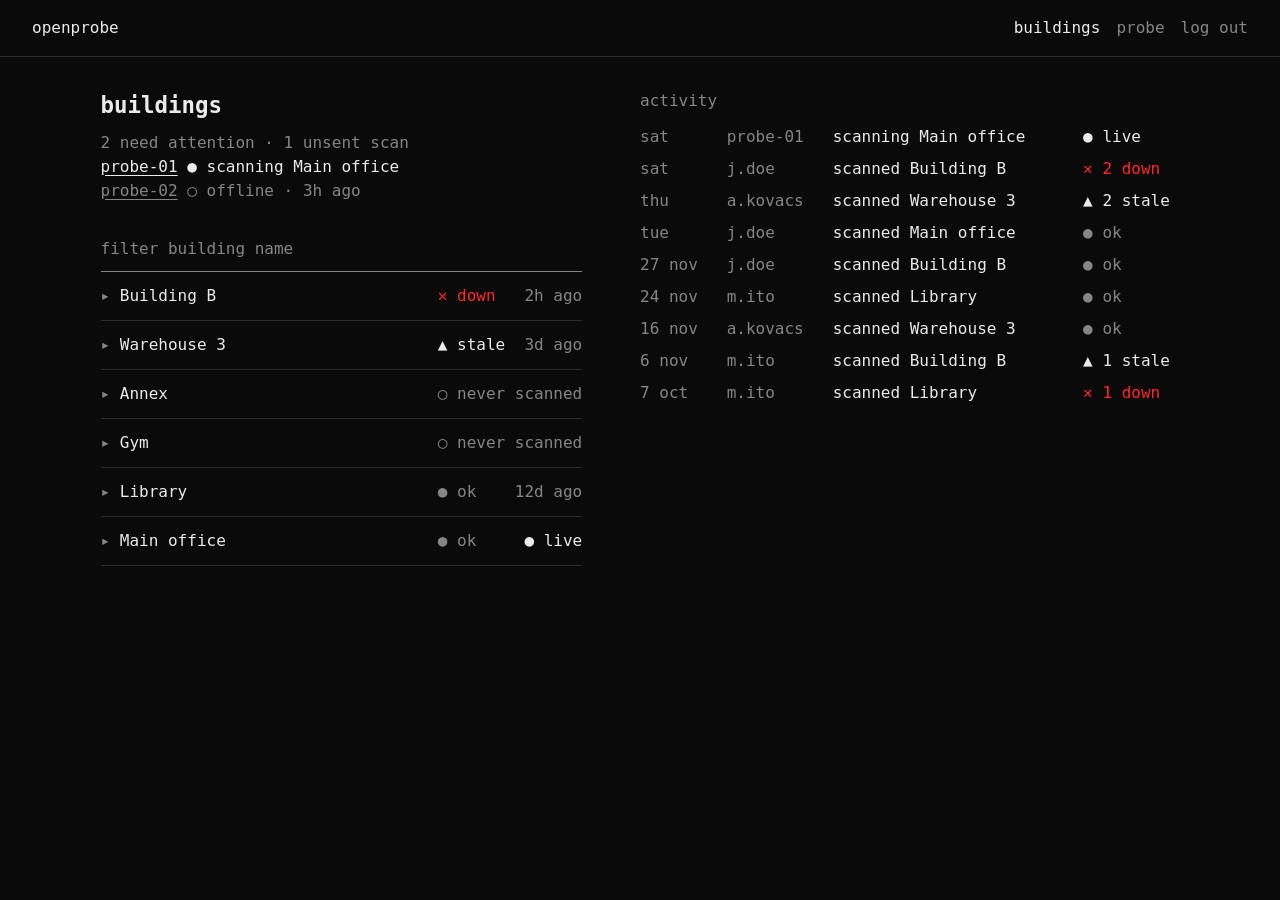
==== web/buildings.html @ 98403df8 "Initial repo structure" ====
<!doctype html>
<html lang="en">
<head>
  <meta charset="utf-8">
  <meta name="viewport" content="width=device-width, initial-scale=1">
  <title>buildings · openprobe</title>
  <link rel="stylesheet" href="css/style.css">
  <script src="js/buildings.js" defer></script>
</head>
<body>
  <header>
    <a href="buildings.html">openprobe</a>
    <nav>
      <a href="buildings.html" aria-current="page">buildings</a>
      <a href="probe.html">probe</a>
      <a href="index.html">log out</a>
    </nav>
  </header>

  <!-- Two columns on wide screens: the list, and the activity log beside it -->
  <main class="narrow split">
    <div>
      <h1>buildings</h1>

      <!-- One sentence instead of a dashboard, e.g. "2 need attention · 1 unsent scan" -->
      <p id="overview" class="overview"></p>
      <div id="probes" class="probes"></div>

      <div id="filter-block" class="filter">
        <label for="filter">filter</label>
        <input id="filter" type="search" autocomplete="off" placeholder="building name">
      </div>

      <!-- role="list": Safari stops announcing a <ul> as a list once list-style is removed -->
      <ul id="list" class="buildings" role="list"></ul>

      <p id="no-match" aria-live="polite"></p>

      <p id="empty" hidden>
        no buildings yet. add one in the PocketBase admin panel, then reload this page.
      </p>
    </div>

    <!-- Wide screens only: hidden on phones by the CSS -->
    <aside class="log" aria-labelledby="log-title">
      <h2 id="log-title">activity</h2>
      <ol id="log" class="log-list" role="list"></ol>
    </aside>
  </main>

  <!-- One building row. buildings.js copies this once per building and fills it in. -->
  <template id="row">
    <li>
      <details>
        <summary>
          <span class="line">
            <span class="marker" aria-hidden="true">▸</span>
            <span class="name"></span>
            <span class="status"><span class="icon" aria-hidden="true"></span> <span class="word"></span></span>
            <span class="when"></span>
          </span>
        </summary>
        <div class="more">
          <dl></dl>
          <p class="actions">
            <a class="open">open last scan</a>
            <a class="start primary">start new scan</a>
          </p>
        </div>
      </details>
    </li>
  </template>
</body>
</html>
---- web/css/style.css ----
:root {
  --bg: #0A0A0A;
  --fg: #EBEBEB;
  --red: #FF2A2A;
  --dim: rgba(235, 235, 235, 0.55);   /* --fg faded: labels, secondary text */
  --rule: rgba(235, 235, 235, 0.15);  /* --fg faded more: hairlines */

  /* Status colours: the only colour on the page. Always shown with an icon and a word too. */
  --status-down: var(--red);
  --status-stale: var(--fg);
  --status-ok: var(--dim);

  color-scheme: dark;                  /* dark scrollbars and form controls */
}

* { box-sizing: border-box; }

/* Without this, a rule like "display: flex" would beat the hidden attribute */
[hidden] { display: none !important; }

html {
  background: var(--bg);
  color: var(--fg);
  font: 16px/1.5 ui-monospace, Menlo, Consolas, "DejaVu Sans Mono", monospace;   /* 16px also stops iOS zooming into inputs */
}

/* Big monitors: 16px monospace looks tiny there */
@media (min-width: 88rem) {
  html { font-size: 18px; }
}

body { margin: 0; }

a { color: inherit; text-underline-offset: 3px; }

/* Keyboard focus: a clear outline on anything you can tab to */
:focus-visible { outline: 2px solid var(--fg); outline-offset: 2px; }

/* The header runs edge to edge; the page content is a centred column below it */
header { padding: 0 16px; }
@media (min-width: 48rem) {
  header { padding: 0 32px; }   /* a little more air on big screens */
}
main {
  max-width: 80rem;   /* room for the device table on scan.html */
  margin: 0 auto;
  padding: 0 16px;
}
main.narrow { max-width: calc(50ch + 32px); }   /* list pages: just wide enough for one row, plus the gutters */

/* Header: name on the left, pages on the right */
header {
  display: flex;
  flex-wrap: wrap;
  justify-content: space-between;
  gap: 0 16px;
  padding-top: 6px;
  padding-bottom: 6px;
  border-bottom: 1px solid var(--rule);
}
header a { text-decoration: none; padding: 10px 0; }   /* 24px line + 20px padding = 44px tap target */
nav { display: flex; gap: 16px; }
nav a { color: var(--dim); }
nav a[aria-current="page"] { color: var(--fg); }

h1 { font-size: 1.4rem; margin: 32px 0 8px; }
h2 { font-size: 1rem; font-weight: normal; color: var(--dim); margin: 32px 0 8px; }

/* Tables: a hairline under each row, nothing else */
.scroll { overflow-x: auto; }   /* a wide table scrolls sideways on a phone, the page doesn't */
table { border-collapse: collapse; margin-top: 16px; }   /* as wide as its columns, not the screen */
th, td {
  text-align: left;
  white-space: nowrap;
  padding: 8px 24px 8px 0;
  border-bottom: 1px solid var(--rule);
}
th { font-weight: normal; color: var(--dim); }

/* Red: a device older than its CDP holdtime, or something live */
.stale td { color: var(--dim); }
.stale .seen, .live { color: var(--red); }

/* Probe page */
dl { display: grid; grid-template-columns: max-content 1fr; gap: 8px 24px; margin: 24px 0 0; }
dt { color: var(--dim); }
dd { margin: 0; }
#console {
  font: inherit;          /* <pre> would otherwise drop to the browser's small default monospace */
  min-height: 16em;
  margin: 0;
  padding: 16px 0;
  border-top: 1px solid var(--rule);
  border-bottom: 1px solid var(--rule);
}

/* Login page */
.login { max-width: 24rem; padding-top: 20vh; }
form { display: grid; gap: 8px; }
label { color: var(--dim); }
input {
  font: inherit;
  color: inherit;
  background: none;
  border: 0;
  border-bottom: 1px solid var(--rule);
  padding: 10px 0;   /* 44px tall */
  margin-bottom: 16px;
}
input:focus { outline: none; border-bottom-color: var(--fg); }
button {
  justify-self: start;
  font: inherit;
  color: var(--bg);
  background: var(--fg);
  border: 0;
  padding: 8px 16px;
  cursor: pointer;
}

/* Buildings page */
.overview { color: var(--dim); margin: 0; }

/* Probe lines under the overview: online in normal text, offline dimmed */
.probes { margin-bottom: 24px; }
.probes p { margin: 0; }
.probes .offline { color: var(--dim); }
#no-match { color: var(--dim); }

/* Filter: label and input on one line, like a prompt */
.filter { display: flex; align-items: center; gap: 1ch; border-bottom: 1px solid var(--dim); }
.filter:focus-within { border-bottom-color: var(--fg); }
.filter label { color: var(--dim); }
.filter input { flex: 1; min-width: 0; border: 0; margin: 0; }
.filter input::placeholder { color: var(--dim); }

/* The list: rows separated by a hairline, no boxes */
.buildings { list-style: none; margin: 0; padding: 0; }
.buildings li { border-bottom: 1px solid var(--rule); }

.buildings summary { list-style: none; cursor: pointer; }
.buildings summary::-webkit-details-marker { display: none; }   /* Safari's own arrow */

/* The collapsed row: four columns, arrow | name | status | time.
   It lives in an inner span because older Safari ignores display: grid on <summary> itself. */
.line {
  display: grid;
  grid-template-columns: 1ch minmax(0, 1fr) 7ch 7ch;   /* the name gets whatever is left: 32ch on a desktop, less on a phone */
  gap: 1ch;           /* monospace, so everything sits on a character grid */
  align-items: center;
  min-height: 48px;   /* tap target */
}
.marker { color: var(--dim); transition: transform 0.15s; }
details[open] .marker { transform: rotate(90deg); }   /* ▸ turns into ▾ */
.name {
  overflow: hidden;   /* a long name ends in "…" instead of widening the page */
  text-overflow: ellipsis;
  white-space: nowrap;
}
.line .status, .when { white-space: nowrap; }
.line .status.never { grid-column: span 2; }   /* "never scanned" also takes the empty time column */
.when { text-align: right; }
.when time { color: var(--dim); }   /* "3d ago" is dimmed, "● live" stays normal text */

.status.down  { color: var(--status-down); }
.status.stale { color: var(--status-stale); }
.status.ok    { color: var(--status-ok); }
.status.never { color: var(--dim); }

/* "● live" breathes slowly while a probe is scanning */
@keyframes pulse { 50% { opacity: 0.3; } }
.pulse { animation: pulse 2s ease-in-out infinite; }

/* The opened part, indented to line up with the building name (1ch marker + 1ch gap) */
.more { padding: 0 0 16px 2ch; }
.more dl { margin: 0; gap: 4px 1ch; grid-template-columns: 10ch 1fr; }   /* fixed label width, same in every row */
.more dd { overflow-wrap: anywhere; }   /* a long address wraps instead of scrolling sideways */

.actions { display: flex; flex-wrap: wrap; gap: 12px; margin: 16px 0 0; }
.actions a {
  display: inline-flex;
  align-items: center;
  min-height: 44px;
  padding: 0 16px;
  border: 1px solid var(--dim);
  text-decoration: none;
}
.actions a.primary { background: var(--fg); color: var(--bg); border-color: var(--fg); }

/* Activity log: hidden on phones, beside the list on wide screens */
.log { display: none; }
@media (min-width: 72rem) {
  main.split {
    max-width: calc(50ch + 6ch + 56ch + 32px);   /* list + gap + log + gutters */
    display: grid;
    grid-template-columns: 50ch 56ch;
    column-gap: 6ch;
    align-items: start;
  }
  .log { display: block; }
}
.log-list { list-style: none; margin: 0; padding: 0; }
.log-list li {
  display: grid;
  grid-template-columns: 7ch 9ch minmax(0, 1fr) 10ch;   /* time | who | what | result */
  gap: 2ch;
  padding: 4px 0;
  white-space: nowrap;
}
.log-list .at, .log-list .who { color: var(--dim); }
.log-list .what { overflow: hidden; text-overflow: ellipsis; }

@media (prefers-reduced-motion: reduce) {
  .marker { transition: none; }
  .pulse { animation: none; }
}
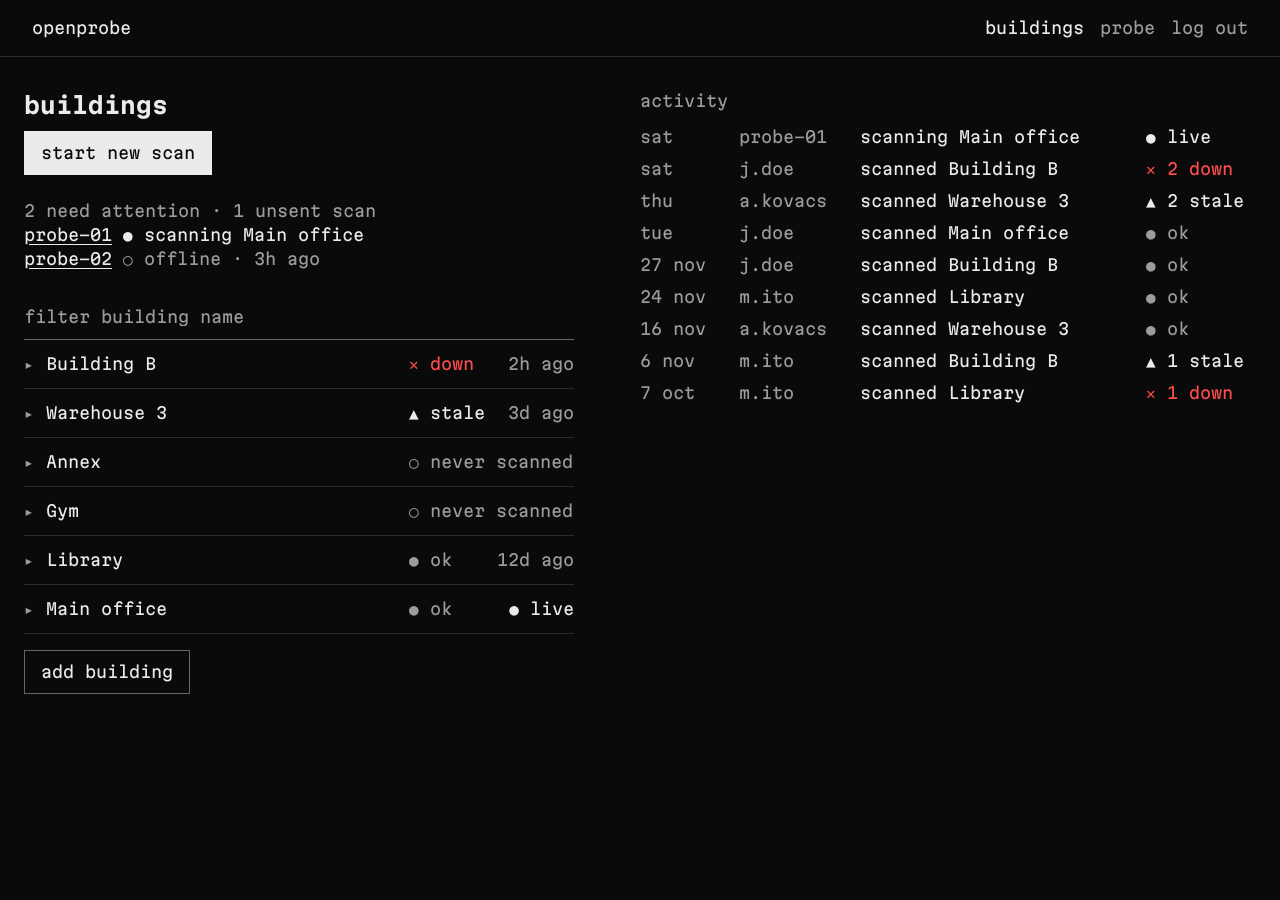
==== commit 550f3e19: "revise ui, write down schema" ====
--- a/web/buildings.html
+++ b/web/buildings.html
@@ -1,3 +1,9 @@
+<!--
+SPDX-FileCopyrightText: 2026 Tymofii Zhurida (xcv1h) zhuridatimofii@gmail.com
+
+SPDX-License-Identifier: AGPL-3.0-or-later
+-->
+
 <!doctype html>
 <html lang="en">
 <head>
@@ -22,6 +28,9 @@
     <div>
       <h1>buildings</h1>
 
+      <!-- The page's one primary: a scan of any building, picked or added in the walk -->
+      <p class="actions top"><a class="primary" href="walk.html">start new scan</a></p>
+
       <!-- One sentence instead of a dashboard, e.g. "2 need attention · 1 unsent scan" -->
       <p id="overview" class="overview"></p>
       <div id="probes" class="probes"></div>
@@ -36,9 +45,10 @@
 
       <p id="no-match" aria-live="polite"></p>
 
-      <p id="empty" hidden>
-        no buildings yet. add one in the PocketBase admin panel, then reload this page.
-      </p>
+      <p id="empty" hidden>no buildings yet. add the one you're in.</p>
+
+      <!-- Reads add "Warehouse 4" when the filter matches nothing (buildings.js) -->
+      <p class="actions"><a id="add" href="walk.html?add">add building</a></p>
     </div>
 
     <!-- Wide screens only: hidden on phones by the CSS -->
@@ -64,7 +74,7 @@
           <dl></dl>
           <p class="actions">
             <a class="open">open last scan</a>
-            <a class="start primary">start new scan</a>
+            <a class="start">start new scan</a>
           </p>
         </div>
       </details>
--- a/web/css/style.css
+++ b/web/css/style.css
@@ -1,14 +1,70 @@
+/*
+ * SPDX-FileCopyrightText: 2026 Tymofii Zhurida (xcv1h) zhuridatimofii@gmail.com
+ *
+ * SPDX-License-Identifier: AGPL-3.0-or-later
+ */
+
+/* Self-hosted so the app still has its font in a basement with no signal.
+   One variable file covers every weight and width. Licence: SIL OFL 1.1. */
+@font-face {
+  font-family: "Martian Mono";
+  src: url("../fonts/MartianMono-Variable.woff2") format("woff2");
+  font-weight: 100 800;
+  font-stretch: 75% 112.5%;
+  font-display: swap;   /* show the fallback mono at once, swap when the file has loaded */
+}
+
+/* Tokens from docs/design.md. Don't add colours outside these. */
 :root {
-  --bg: #0A0A0A;
-  --fg: #EBEBEB;
-  --red: #FF2A2A;
-  --dim: rgba(235, 235, 235, 0.55);   /* --fg faded: labels, secondary text */
-  --rule: rgba(235, 235, 235, 0.15);  /* --fg faded more: hairlines */
-
-  /* Status colours: the only colour on the page. Always shown with an icon and a word too. */
-  --status-down: var(--red);
-  --status-stale: var(--fg);
-  --status-ok: var(--dim);
+  /* colour (dark theme; light is not shipped yet) */
+  --ground: #0A0A0A;
+  --surface-raised: #151515;
+  --well: #000000;
+  --well-ink: #EBEBEB;
+  --well-muted: #8C8C8C;
+  --line: #2B2B2B;
+  --line-strong: #666666;
+  --ink: #EBEBEB;
+  --ink-muted: #9C9C9C;
+  --action: var(--ink);
+  --on-action: var(--ground);
+  --signal: #FF2A2A;
+  --on-signal: #0A0A0A;
+  --signal-ink: #FF4D4D;
+  --signal-soft: #2A0D0D;
+  --wire-orange: #FF8A1F;
+  --wire-brown: #C08A55;
+  --wire-green: #3FD47A;
+  --wire-blue: #6B93FF;
+  --wire-white: #EBEBEB;
+  --console: #6EC6F0;
+  --on-console: #0A0A0A;
+  --console-soft: #0B2230;
+  --focus: var(--ink);
+  --link: var(--ink);
+
+  /* type */
+  --font-display: "Martian Mono", ui-monospace, Menlo, Consolas, "DejaVu Sans Mono", monospace;
+  --font-mono: "Martian Mono", ui-monospace, Menlo, Consolas, "DejaVu Sans Mono", monospace;
+
+  /* spacing */
+  --space-1: 4px;
+  --space-2: 8px;
+  --space-3: 12px;
+  --space-4: 16px;
+  --space-6: 24px;
+  --space-8: 32px;
+  --tap-min: 44px;
+  --row-min: 48px;
+
+  /* radius */
+  --radius-none: 0;
+  --radius-pill: 999px;
+
+  /* border */
+  --border-hair: 1px;
+  --border-wire: 4px;
+  --border-focus: 2px;
 
   color-scheme: dark;                  /* dark scrollbars and form controls */
 }
@@ -19,9 +75,9 @@
 [hidden] { display: none !important; }
 
 html {
-  background: var(--bg);
-  color: var(--fg);
-  font: 16px/1.5 ui-monospace, Menlo, Consolas, "DejaVu Sans Mono", monospace;   /* 16px also stops iOS zooming into inputs */
+  background: var(--ground);
+  color: var(--ink);
+  font: 16px/1.5 var(--font-mono);   /* 16px also stops iOS zooming into inputs */
 }
 
 /* Big monitors: 16px monospace looks tiny there */
@@ -31,10 +87,10 @@
 
 body { margin: 0; }
 
-a { color: inherit; text-underline-offset: 3px; }
+a { color: var(--link); text-underline-offset: 3px; }
 
 /* Keyboard focus: a clear outline on anything you can tab to */
-:focus-visible { outline: 2px solid var(--fg); outline-offset: 2px; }
+:focus-visible { outline: var(--border-focus) solid var(--focus); outline-offset: 2px; }
 
 /* The header runs edge to edge; the page content is a centred column below it */
 header { padding: 0 16px; }
@@ -56,87 +112,138 @@
   gap: 0 16px;
   padding-top: 6px;
   padding-bottom: 6px;
-  border-bottom: 1px solid var(--rule);
+  border-bottom: 1px solid var(--line);
 }
 header a { text-decoration: none; padding: 10px 0; }   /* 24px line + 20px padding = 44px tap target */
 nav { display: flex; gap: 16px; }
-nav a { color: var(--dim); }
-nav a[aria-current="page"] { color: var(--fg); }
-
-h1 { font-size: 1.4rem; margin: 32px 0 8px; }
-h2 { font-size: 1rem; font-weight: normal; color: var(--dim); margin: 32px 0 8px; }
-
-/* Tables: a hairline under each row, nothing else */
+nav a { color: var(--ink-muted); }
+nav a[aria-current="page"] { color: var(--ink); }
+
+h1 { font: 700 1.4rem/1.5 var(--font-display); margin: 32px 0 8px; }
+h2 { font-size: 1rem; font-weight: normal; color: var(--ink-muted); margin: 32px 0 8px; }
+
+/* A device name never breaks at its hyphens: SW-ACCESS-01 stays on one line */
+.dev { white-space: nowrap; }
+
+/* Status is brightness first: quiet when fine, ink when it wants a look, red only when broken.
+   Always an icon and a word too, so colour never carries the meaning alone. */
+.status { white-space: nowrap; }
+.status.ok, .status.never, .status.offline { color: var(--ink-muted); }
+.status.stale, .status.live { color: var(--ink); }
+.status.down { color: var(--signal-ink); }
+
+/* "● live" breathes slowly while a probe is scanning */
+@keyframes pulse { 50% { opacity: 0.3; } }
+.pulse { animation: pulse 2s ease-in-out infinite; }
+
+/* Buttons: links and buttons look the same. Square corners, at least 44px tall. */
+button, .actions a {
+  display: inline-flex;
+  align-items: center;
+  min-height: var(--tap-min);
+  padding: 0 var(--space-4);
+  border: var(--border-hair) solid var(--line-strong);
+  border-radius: var(--radius-none);
+  background: transparent;
+  color: var(--ink);
+  font: inherit;
+  text-decoration: none;
+  cursor: pointer;
+}
+button:hover, .actions a:hover { background: var(--surface-raised); }
+/* The one thing a screen is for: inverted ink. Never red, red means broken. */
+/* ".actions .primary" because ".actions a" above would otherwise win and draw it plain */
+.primary, .primary:hover, .actions .primary, .actions .primary:hover { background: var(--action); color: var(--on-action); border-color: var(--action); }
+
+.actions { display: flex; flex-wrap: wrap; gap: var(--space-3); margin: var(--space-4) 0 0; }
+
+/* Tables: a hairline under each row, nothing else. Rows are never coloured by status. */
 .scroll { overflow-x: auto; }   /* a wide table scrolls sideways on a phone, the page doesn't */
 table { border-collapse: collapse; margin-top: 16px; }   /* as wide as its columns, not the screen */
 th, td {
   text-align: left;
   white-space: nowrap;
   padding: 8px 24px 8px 0;
-  border-bottom: 1px solid var(--rule);
-}
-th { font-weight: normal; color: var(--dim); }
-
-/* Red: a device older than its CDP holdtime, or something live */
-.stale td { color: var(--dim); }
-.stale .seen, .live { color: var(--red); }
-
-/* Probe page */
-dl { display: grid; grid-template-columns: max-content 1fr; gap: 8px 24px; margin: 24px 0 0; }
-dt { color: var(--dim); }
-dd { margin: 0; }
+  border-bottom: 1px solid var(--line);
+}
+th { font-weight: normal; color: var(--ink-muted); }
+
+/* A device only heard from a neighbour: its values are second-hand until a stop confirms them */
+.heard td { color: var(--wire-brown); }
+.heard td.stop { color: var(--ink-muted); }   /* "not yet" */
+
+/* Label | value lists: fixed label width, so every list lines up the same */
+dl { display: grid; grid-template-columns: 10ch 1fr; gap: 4px 1ch; margin: 24px 0 0; }
+dt { color: var(--ink-muted); }
+dd { margin: 0; overflow-wrap: anywhere; }   /* a long address wraps instead of scrolling sideways */
+
+/* Probe page console: a session bar over a black well, like a terminal */
+.console-bar {
+  display: flex;
+  flex-wrap: wrap;   /* on a phone "via tunnel" drops to its own line */
+  justify-content: space-between;
+  gap: 0 1ch;
+  padding: var(--space-2) var(--space-4);
+  background: var(--console-soft);
+  color: var(--console);
+}
 #console {
   font: inherit;          /* <pre> would otherwise drop to the browser's small default monospace */
-  min-height: 16em;
+  min-height: 24em;       /* 16 lines at line-height 1.5 */
   margin: 0;
-  padding: 16px 0;
-  border-top: 1px solid var(--rule);
-  border-bottom: 1px solid var(--rule);
-}
+  padding: var(--space-4);
+  background: var(--well);
+  color: var(--well-ink);
+  overflow-x: auto;       /* long IOS lines scroll inside the well, not the page */
+}
+#console .p { color: var(--well-muted); }   /* prompts and timestamps */
 
 /* Login page */
 .login { max-width: 24rem; padding-top: 20vh; }
+.wordmark { font: 800 2rem/1.2 var(--font-display); }
+.pitch { color: var(--ink-muted); margin-top: var(--space-6); }
+
+/* The wire rule: four conductors in T568B order. Only under the login wordmark. */
+.wire { display: grid; gap: 2px; width: 24ch; max-width: 100%; margin-bottom: var(--space-8); }
+.wire i { display: block; height: var(--border-wire); border-radius: var(--radius-pill); }
+.wire .wo { background: repeating-linear-gradient(90deg, var(--wire-orange) 0 12px, var(--wire-white) 12px 20px); }
+.wire .o  { background: var(--wire-orange); }
+.wire .wg { background: repeating-linear-gradient(90deg, var(--wire-green) 0 12px, var(--wire-white) 12px 20px); }
+.wire .b  { background: var(--wire-blue); }
+
 form { display: grid; gap: 8px; }
-label { color: var(--dim); }
+label { color: var(--ink-muted); }
 input {
   font: inherit;
   color: inherit;
   background: none;
   border: 0;
-  border-bottom: 1px solid var(--rule);
+  border-bottom: 1px solid var(--line-strong);
   padding: 10px 0;   /* 44px tall */
   margin-bottom: 16px;
 }
-input:focus { outline: none; border-bottom-color: var(--fg); }
-button {
-  justify-self: start;
-  font: inherit;
-  color: var(--bg);
-  background: var(--fg);
-  border: 0;
-  padding: 8px 16px;
-  cursor: pointer;
-}
+input:focus { outline: none; border-bottom-color: var(--ink); }   /* inputs show focus with their underline */
+form button { justify-self: start; }
 
 /* Buildings page */
-.overview { color: var(--dim); margin: 0; }
+.overview { color: var(--ink-muted); margin: 0; }
 
 /* Probe lines under the overview: online in normal text, offline dimmed */
 .probes { margin-bottom: 24px; }
 .probes p { margin: 0; }
-.probes .offline { color: var(--dim); }
-#no-match { color: var(--dim); }
+.probes .offline { color: var(--ink-muted); }
+#no-match { color: var(--ink-muted); }
 
 /* Filter: label and input on one line, like a prompt */
-.filter { display: flex; align-items: center; gap: 1ch; border-bottom: 1px solid var(--dim); }
-.filter:focus-within { border-bottom-color: var(--fg); }
-.filter label { color: var(--dim); }
+.filter { display: flex; align-items: center; gap: 1ch; border-bottom: 1px solid var(--line-strong); }
+.filter:focus-within { border-bottom-color: var(--ink); }
+.filter label { color: var(--ink-muted); }
 .filter input { flex: 1; min-width: 0; border: 0; margin: 0; }
-.filter input::placeholder { color: var(--dim); }
+.filter input::placeholder { color: var(--ink-muted); }
 
 /* The list: rows separated by a hairline, no boxes */
 .buildings { list-style: none; margin: 0; padding: 0; }
-.buildings li { border-bottom: 1px solid var(--rule); }
+.buildings li { border-bottom: 1px solid var(--line); }
 
 .buildings summary { list-style: none; cursor: pointer; }
 .buildings summary::-webkit-details-marker { display: none; }   /* Safari's own arrow */
@@ -150,42 +257,20 @@
   align-items: center;
   min-height: 48px;   /* tap target */
 }
-.marker { color: var(--dim); transition: transform 0.15s; }
+.marker { color: var(--ink-muted); transition: transform 0.15s; }
 details[open] .marker { transform: rotate(90deg); }   /* ▸ turns into ▾ */
 .name {
   overflow: hidden;   /* a long name ends in "…" instead of widening the page */
   text-overflow: ellipsis;
   white-space: nowrap;
 }
-.line .status, .when { white-space: nowrap; }
 .line .status.never { grid-column: span 2; }   /* "never scanned" also takes the empty time column */
-.when { text-align: right; }
-.when time { color: var(--dim); }   /* "3d ago" is dimmed, "● live" stays normal text */
-
-.status.down  { color: var(--status-down); }
-.status.stale { color: var(--status-stale); }
-.status.ok    { color: var(--status-ok); }
-.status.never { color: var(--dim); }
-
-/* "● live" breathes slowly while a probe is scanning */
-@keyframes pulse { 50% { opacity: 0.3; } }
-.pulse { animation: pulse 2s ease-in-out infinite; }
+.when { text-align: right; white-space: nowrap; }
+.when time { color: var(--ink-muted); }   /* "3d ago" is dimmed, "● live" stays normal text */
 
 /* The opened part, indented to line up with the building name (1ch marker + 1ch gap) */
 .more { padding: 0 0 16px 2ch; }
-.more dl { margin: 0; gap: 4px 1ch; grid-template-columns: 10ch 1fr; }   /* fixed label width, same in every row */
-.more dd { overflow-wrap: anywhere; }   /* a long address wraps instead of scrolling sideways */
-
-.actions { display: flex; flex-wrap: wrap; gap: 12px; margin: 16px 0 0; }
-.actions a {
-  display: inline-flex;
-  align-items: center;
-  min-height: 44px;
-  padding: 0 16px;
-  border: 1px solid var(--dim);
-  text-decoration: none;
-}
-.actions a.primary { background: var(--fg); color: var(--bg); border-color: var(--fg); }
+.more dl { margin: 0; }
 
 /* Activity log: hidden on phones, beside the list on wide screens */
 .log { display: none; }
@@ -207,9 +292,70 @@
   padding: 4px 0;
   white-space: nowrap;
 }
-.log-list .at, .log-list .who { color: var(--dim); }
+.log-list .at, .log-list .who { color: var(--ink-muted); }
 .log-list .what { overflow: hidden; text-overflow: ellipsis; }
 
+/* Read by screen readers, not shown: the state word beside a step's glyph */
+.visually-hidden { position: absolute; width: 1px; height: 1px; overflow: hidden; clip-path: inset(50%); white-space: nowrap; }
+
+/* Scan walk: setup. A choice of a few options is radio buttons, one per line. */
+fieldset { border: 0; margin: 0 0 var(--space-4); padding: 0; min-width: 0; }
+legend { color: var(--ink-muted); padding: 0; }
+.choice { display: flex; align-items: center; gap: 1ch; min-height: var(--tap-min); color: var(--ink); cursor: pointer; }
+.choice.disabled { color: var(--ink-muted); cursor: not-allowed; }
+input[type="radio"] { width: 1.25em; height: 1.25em; margin: 0; padding: 0; border: 0; accent-color: var(--ink); }
+input[type="radio"]:focus-visible { outline: var(--border-focus) solid var(--focus); outline-offset: 2px; }   /* input:focus above removes it */
+.field { display: grid; gap: var(--space-2); margin-bottom: var(--space-4); }
+.field input { margin-bottom: 0; }   /* the field keeps the space instead, so help text sits right under the input */
+.help { color: var(--ink-muted); margin: 0 0 var(--space-2); }
+
+/* Scan walk: the building picker, an accordion with the filter and the buildings inside */
+.picker summary {
+  list-style: none;
+  cursor: pointer;
+  padding: 10px 0;   /* 44px tall, like an input */
+  border-bottom: var(--border-hair) solid var(--line-strong);   /* a control's edge */
+}
+.picker summary::-webkit-details-marker { display: none; }   /* Safari's own arrow */
+.picker .placeholder, .new { color: var(--ink-muted); }
+.picker .filter { margin: var(--space-2) 0; }
+
+/* Buildings page: "start new scan" on top */
+.top { margin: 0 0 var(--space-6); }
+
+/* Focus moved here by the script when a screen appears: no outline, it's not something you clicked */
+[tabindex="-1"]:focus { outline: none; }
+
+/* Scan walk: one switch per screen. The ask on top in big type, the steps under it. */
+.count { color: var(--ink-muted); margin: var(--space-8) 0 0; }
+.ask { font: 700 1.4rem/1.5 var(--font-display); margin: var(--space-2) 0 var(--space-6); }
+.ask.is-failed { color: var(--signal-ink); }
+.ask.is-finding { color: var(--wire-orange); }
+.steps { list-style: none; margin: 0 0 var(--space-4); padding: 0; }
+.steps li { display: grid; grid-template-columns: 1ch minmax(0, 1fr); gap: 1ch; padding: var(--space-1) 0; color: var(--ink-muted); }
+.steps .is-now, .steps .is-stale { color: var(--ink); }
+.steps .is-failed { color: var(--signal-ink); }
+.steps .is-finding { color: var(--wire-orange); }
+.note { display: block; color: var(--ink); }   /* a step's result: "9600 8N1", "2 neighbors" */
+
+/* Where to walk next. On a phone "from SW-CORE-01 Gi1/0/2" wraps under the name instead of squeezing it. */
+.next { list-style: none; margin: 0; padding: 0; }
+.next li {
+  display: flex;
+  flex-wrap: wrap;
+  justify-content: space-between;
+  align-content: center;
+  column-gap: 1ch;
+  min-height: var(--row-min);
+  padding: var(--space-2) 0;
+  border-bottom: var(--border-hair) solid var(--line);
+}
+.via { color: var(--ink-muted); white-space: nowrap; }
+
+/* Stub controls stand in for the probe until it's connected. Delete with them. */
+.stub { margin-top: var(--space-8); border-top: var(--border-hair) solid var(--line); }
+
+/* Motion means "happening now". People who asked for less motion get the word without it. */
 @media (prefers-reduced-motion: reduce) {
   .marker { transition: none; }
   .pulse { animation: none; }
